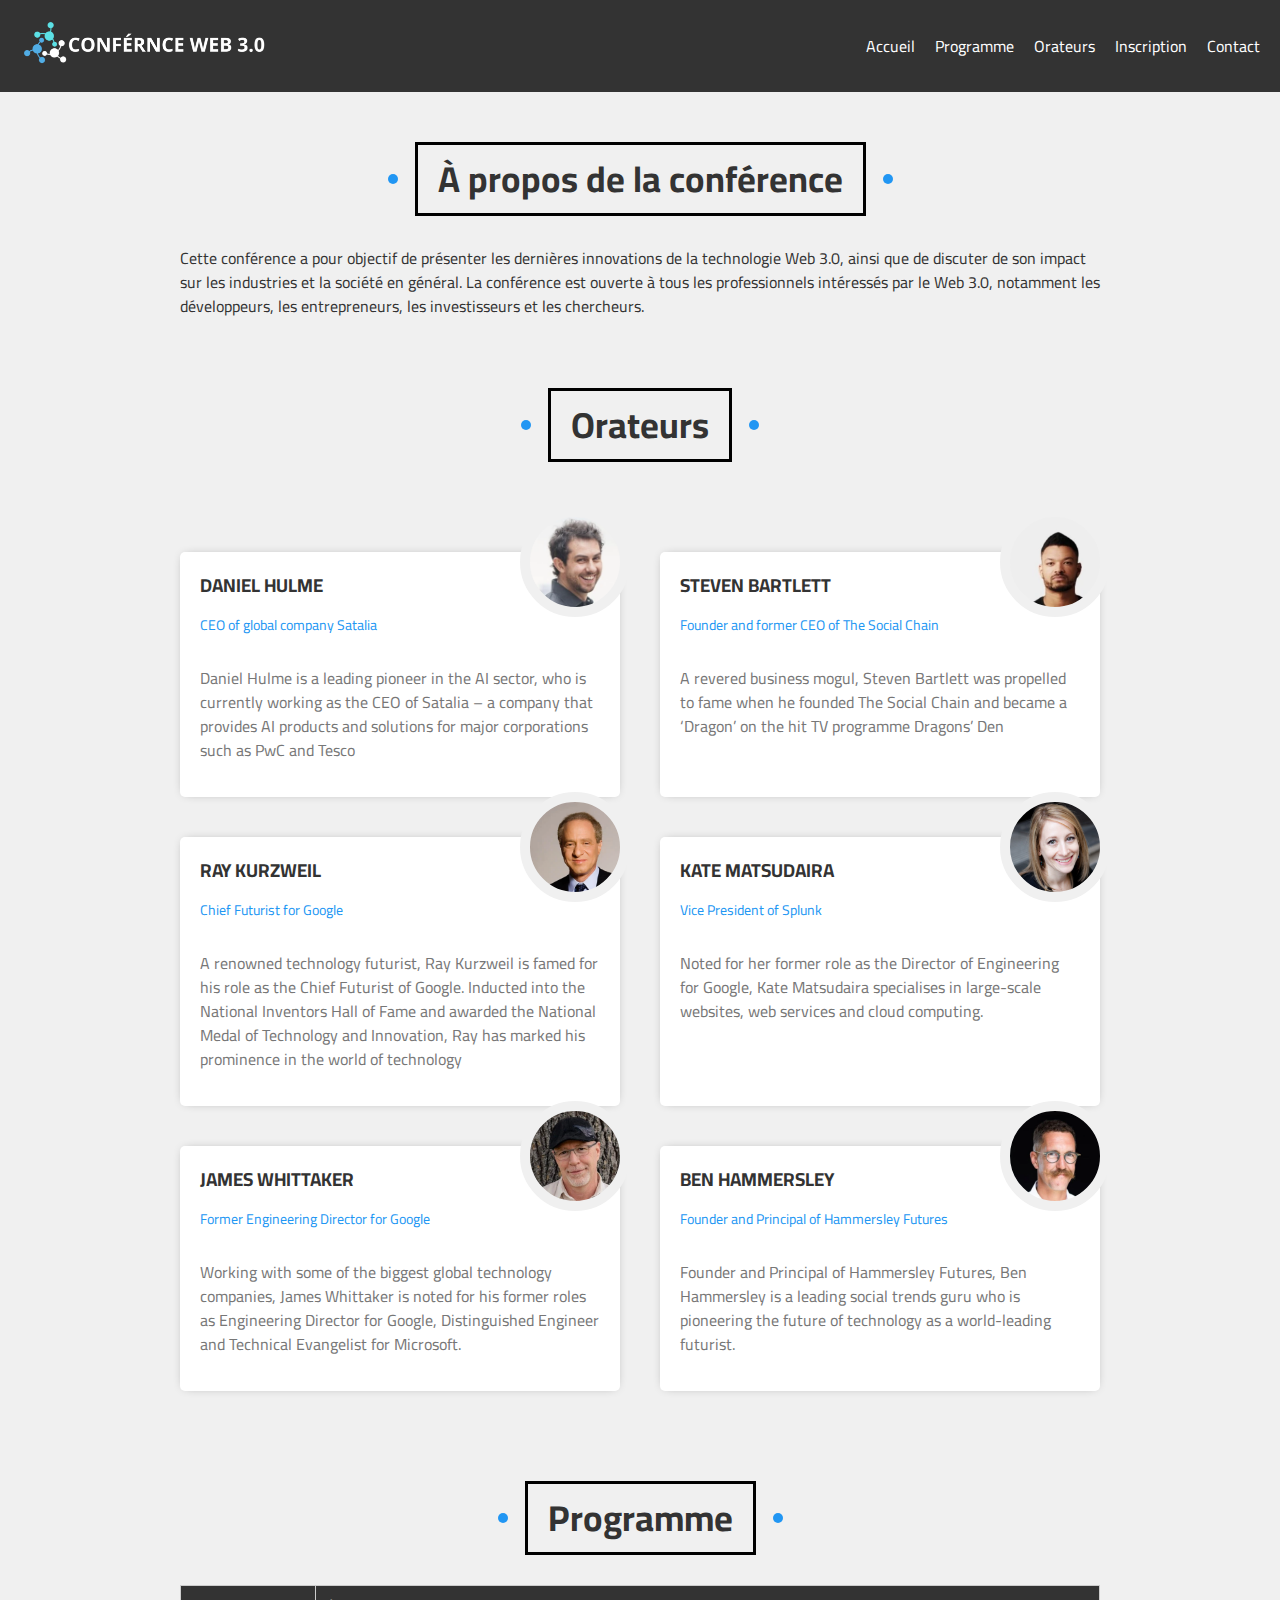
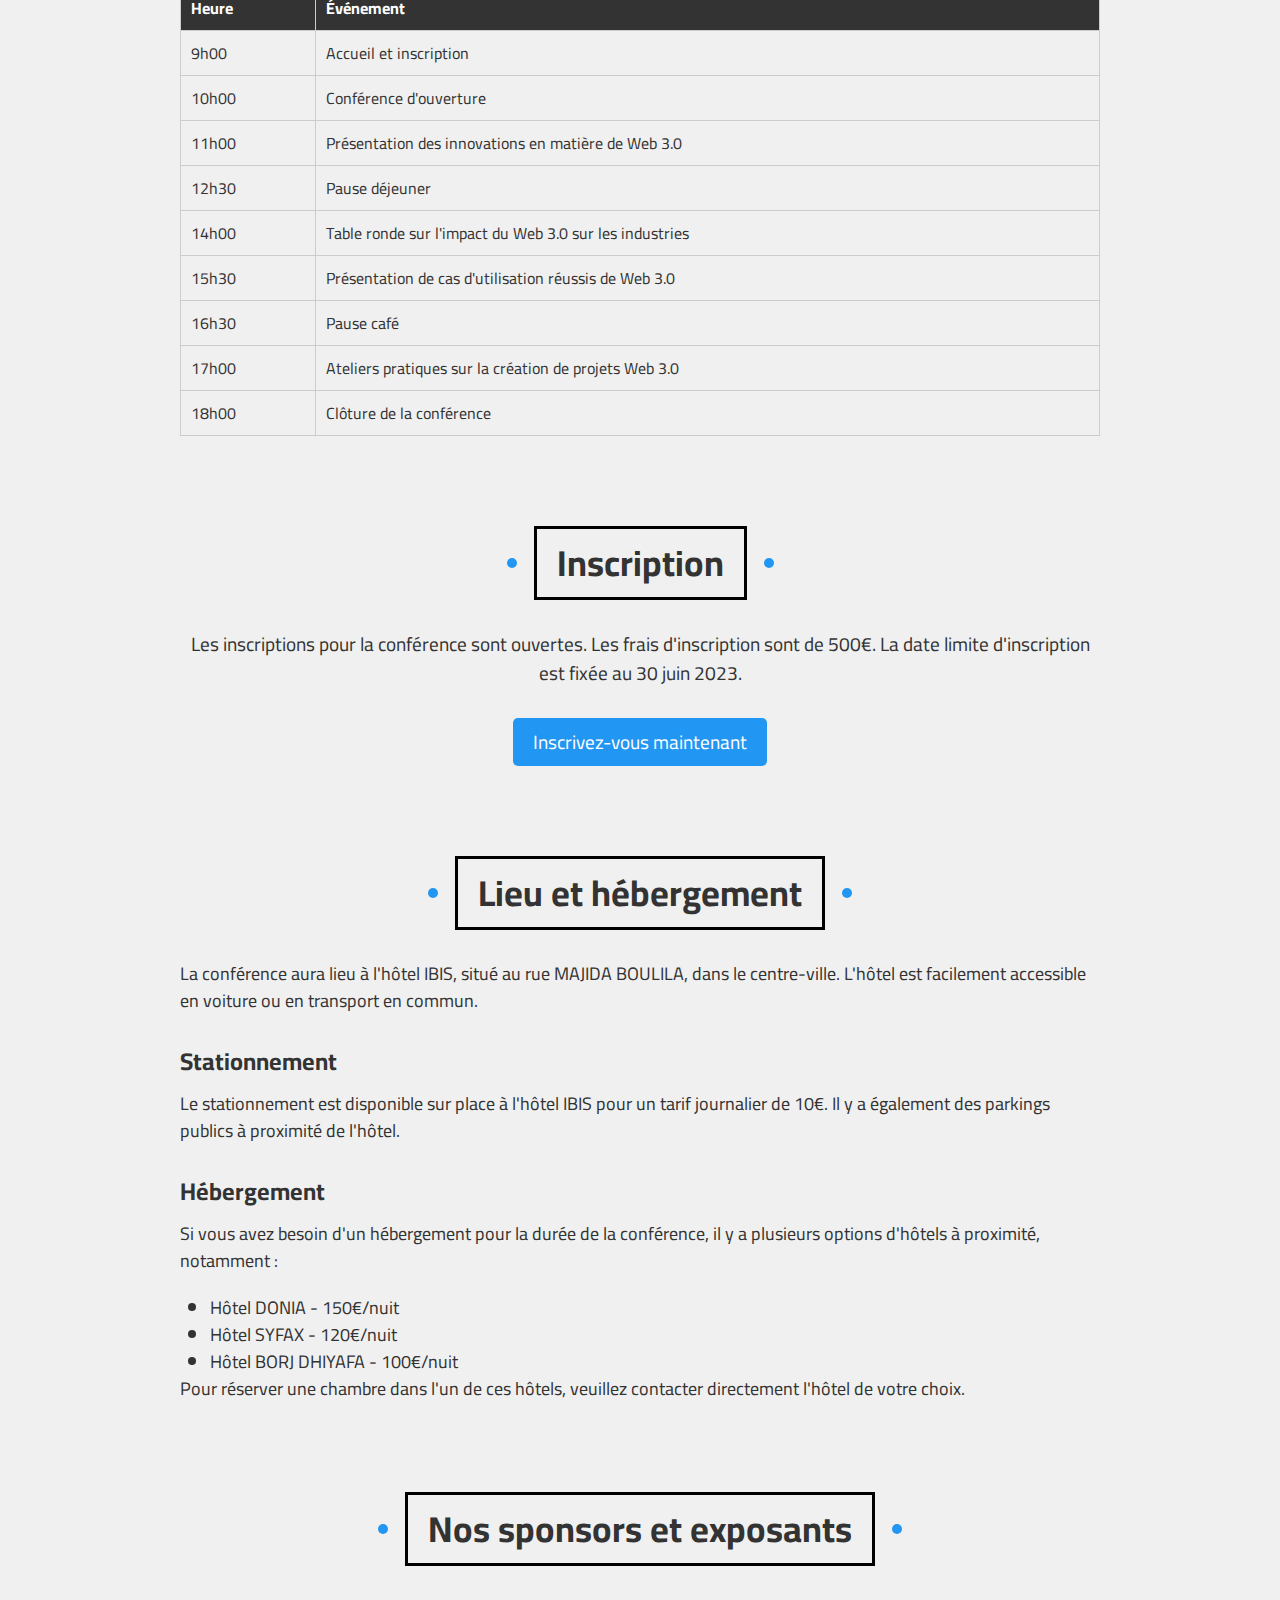
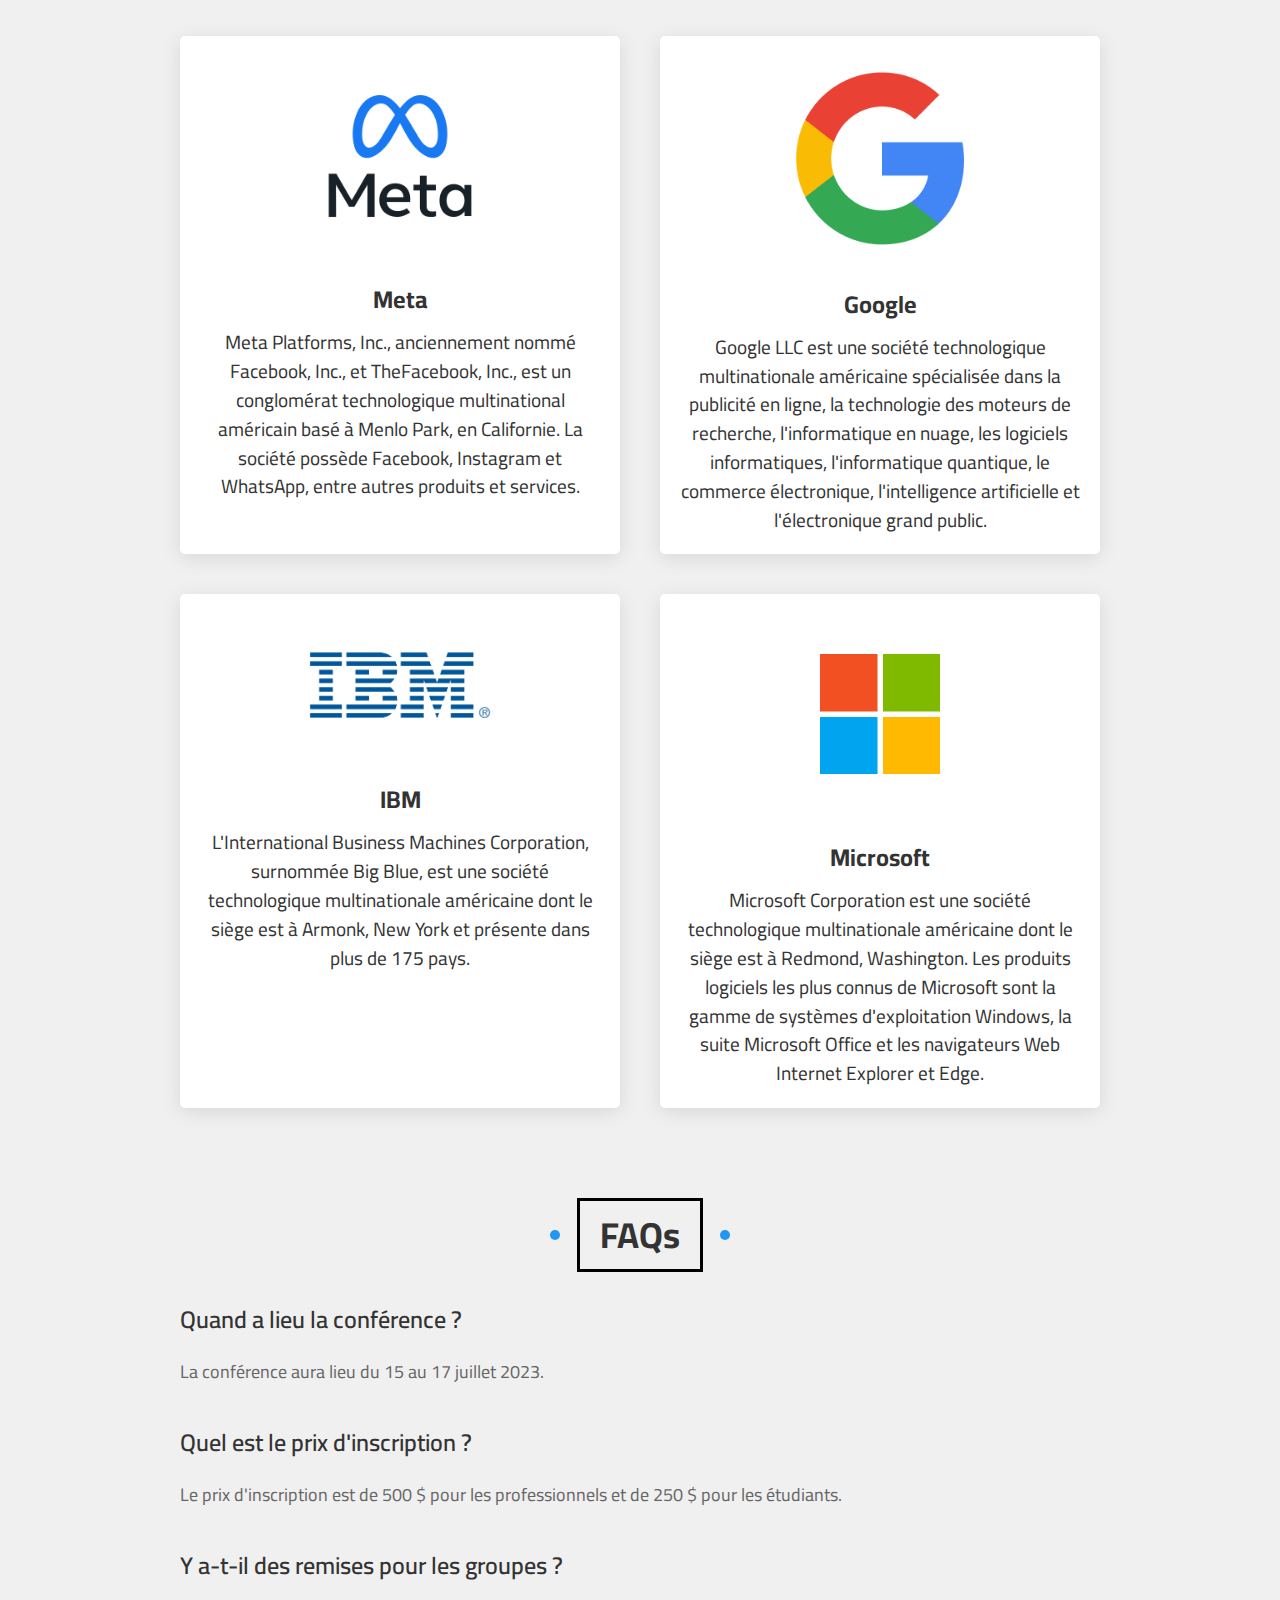
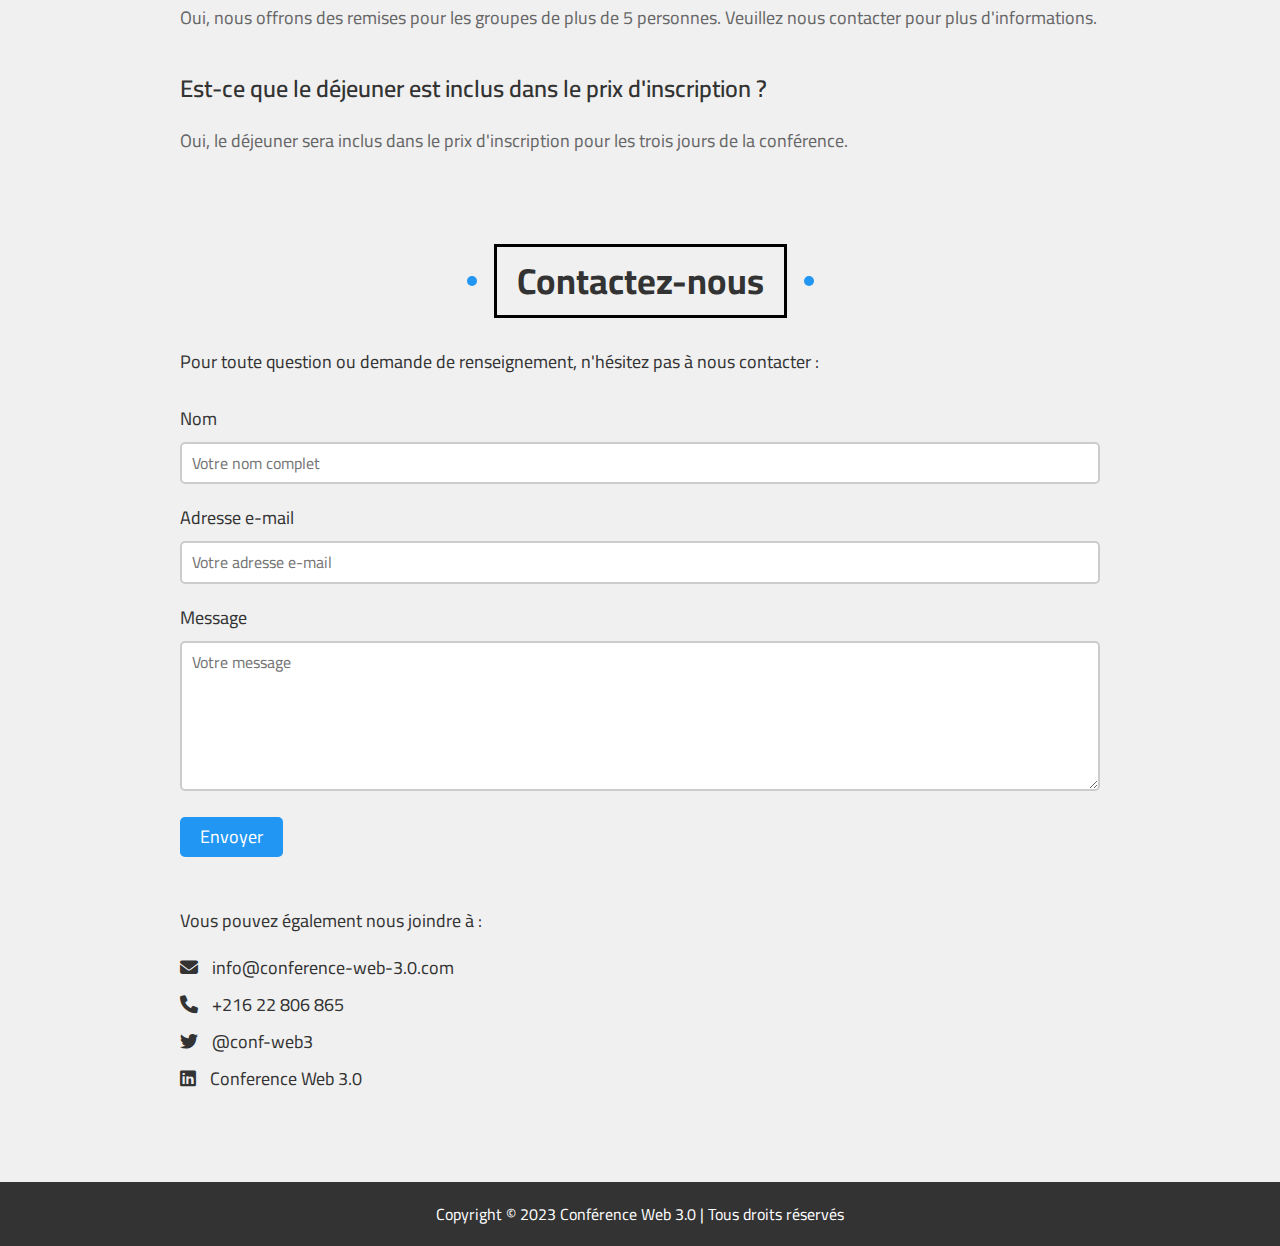
==== index.html @ 95742459 "first commit" ====
<!DOCTYPE html>
<html lang="fr">

<head>
   <meta charset="UTF-8">
   <meta name="viewport" content="width=device-width, initial-scale=1.0">
   <title>Conférence Web 3.0</title>
   <!-- render normally all elements  -->
   <link rel="stylesheet" href="css/normalize.css">
   <!-- font awesome library  -->
   <link rel="stylesheet" href="css/all.min.css">
   <!-- google fonts  -->
   <link rel="preconnect" href="https://fonts.googleapis.com">
   <link rel="preconnect" href="https://fonts.gstatic.com" crossorigin>
   <link
      href="https://fonts.googleapis.com/css2?family=Cairo:wght@300;400;500;600;700;800&family=Open+Sans:wght@300;400;500;700;800&family=Work+Sans:wght@200;300;500;600;700;800&display=swap"
      rel="stylesheet">
   <!-- Main Css File   -->
   <link rel="stylesheet" href="css/styles.css">
</head>

<body>
   <header>
      <div class="header-container">
         <div class="logo">
            <img src="/assets/logo3.png" alt="Logo de la conférence Web 3.0">
         </div>
         <nav>
            <ul>
               <li><a href="#">Accueil</a></li>
               <li><a href="#programme">Programme</a></li>
               <li><a href="#orateurs">Orateurs</a></li>
               <li><a href="#inscription">Inscription</a></li>
               <li><a href="#contact">Contact</a></li>
            </ul>
         </nav>
      </div>
   </header>
   <main>

      <!-- About Section  -->

      <section class="about" id="about">
         <div class="special-heading">
            <h1>À propos de la conférence</h1>
         </div>
         <p>Cette conférence a pour objectif de présenter les dernières innovations de la technologie Web 3.0, ainsi
            que de discuter de son impact sur les industries et la société en général. La conférence est ouverte à
            tous les professionnels intéressés par le Web 3.0, notamment les développeurs, les entrepreneurs, les
            investisseurs et les chercheurs.</p>
      </section>

      <!-- Orateurs Section  -->

      <section class="speakers-container" id="orateurs">
         <div class="special-heading">
            <h1>Orateurs</h1>
         </div>
         <div class="speakers">
            <div class="speaker">
               <h3>DANIEL HULME</h3>
               <p>CEO of global company Satalia</p>
               <p>Daniel Hulme is a leading pioneer in the AI sector, who is currently working as the CEO of Satalia – a
                  company that provides AI products and solutions for major corporations such as PwC and Tesco</p>
            </div>
            <div class="speaker">
               <h3>STEVEN BARTLETT</h3>
               <p>Founder and former CEO of The Social Chain</p>
               <p>A revered business mogul, Steven Bartlett was propelled to fame when he founded The Social Chain and
                  became a ‘Dragon’ on the hit TV programme Dragons’ Den</p>
            </div>
            <div class="speaker">
               <h3>RAY KURZWEIL</h3>
               <p>Chief Futurist for Google</p>
               <p>A renowned technology futurist, Ray Kurzweil is famed for his role as the Chief Futurist of Google.
                  Inducted into the National Inventors Hall of Fame and awarded the National Medal of Technology and
                  Innovation, Ray has marked his prominence in the world of technology</p>
            </div>
            <div class="speaker">
               <h3>KATE MATSUDAIRA</h3>
               <p>Vice President of Splunk</p>
               <p>Noted for her former role as the Director of Engineering for Google, Kate Matsudaira specialises in
                  large-scale websites, web services and cloud computing.</p>
            </div>
            <div class="speaker">
               <h3>JAMES WHITTAKER</h3>
               <p>Former Engineering Director for Google</p>
               <p>Working with some of the biggest global technology companies, James Whittaker is noted for his former
                  roles as Engineering Director for Google, Distinguished Engineer and Technical Evangelist for
                  Microsoft.</p>
            </div>
            <div class="speaker">
               <h3>BEN HAMMERSLEY</h3>
               <p>Founder and Principal of Hammersley Futures</p>
               <p>Founder and Principal of Hammersley Futures, Ben Hammersley is a leading social trends guru who is
                  pioneering the future of technology as a world-leading futurist.</p>
            </div>
         </div>
      </section>

      <!-- Programme Section  -->

      <section class="schedule" id="programme">
         <div class="special-heading">
            <h1>Programme</h1>
         </div>
         <table>
            <thead>
               <tr>
                  <th>Heure</th>
                  <th>Événement</th>
               </tr>
            </thead>
            <tbody>
               <tr>
                  <td>9h00</td>
                  <td>Accueil et inscription</td>
               </tr>
               <tr>
                  <td>10h00</td>
                  <td>Conférence d'ouverture</td>
               </tr>
               <tr>
                  <td>11h00</td>
                  <td>Présentation des innovations en matière de Web 3.0</td>
               </tr>
               <tr>
                  <td>12h30</td>
                  <td>Pause déjeuner</td>
               </tr>
               <tr>
                  <td>14h00</td>
                  <td>Table ronde sur l'impact du Web 3.0 sur les industries</td>
               </tr>
               <tr>
                  <td>15h30</td>
                  <td>Présentation de cas d'utilisation réussis de Web 3.0</td>
               </tr>
               <tr>
                  <td>16h30</td>
                  <td>Pause café</td>
               </tr>
               <tr>
                  <td>17h00</td>
                  <td>Ateliers pratiques sur la création de projets Web 3.0</td>
               </tr>
               <tr>
                  <td>18h00</td>
                  <td>Clôture de la conférence</td>
               </tr>
            </tbody>
         </table>
      </section>

      <!-- Inscription Section  -->

      <section class="inscription" id="inscription">
         <div class="special-heading">
            <h1>Inscription</h1>
         </div>
         <p>Les inscriptions pour la conférence sont ouvertes. Les frais d'inscription sont de 500€. La date limite
            d'inscription est fixée au 30 juin 2023.</p>
         <a href="/inscription.html" class="btn-inscription">Inscrivez-vous maintenant</a>
      </section>

      <!-- Lieu Section  -->

      <section class="location" id="location">
         <div class="special-heading">
            <h1>Lieu et hébergement</h1>
         </div>
         <p>La conférence aura lieu à l'hôtel IBIS, situé au rue MAJIDA BOULILA, dans le centre-ville.
            L'hôtel est
            facilement accessible en voiture ou en transport en commun.</p>
         <h3>Stationnement</h3>
         <p>Le stationnement est disponible sur place à l'hôtel IBIS pour un tarif journalier de 10€. Il y a également
            des
            parkings publics à proximité de l'hôtel.</p>
         <h3>Hébergement</h3>
         <p>Si vous avez besoin d'un hébergement pour la durée de la conférence, il y a plusieurs options d'hôtels à
            proximité, notamment :</p>
         <ul>
            <li>Hôtel DONIA - 150€/nuit</li>
            <li>Hôtel SYFAX - 120€/nuit</li>
            <li>Hôtel BORJ DHIYAFA - 100€/nuit</li>
         </ul>
         <p>Pour réserver une chambre dans l'un de ces hôtels, veuillez contacter directement l'hôtel de votre choix.
         </p>
      </section>

      <!-- Sponsors Section  -->

      <section class="sponsors" id="sponsors">
         <div class="special-heading">
            <h1>Nos sponsors et exposants</h1>
         </div>
         <div class="sponsor-grid">
            <div class="sponsor">
               <img src="assets/sponsor1.webp" alt="Logo du sponsor 1">
               <h3>Meta</h3>
               <p>Meta Platforms, Inc., anciennement nommé Facebook, Inc., et TheFacebook, Inc., est un conglomérat
                  technologique multinational américain basé à Menlo Park, en Californie. La société possède Facebook,
                  Instagram et WhatsApp, entre autres produits et services.</p>
            </div>
            <div class="sponsor">
               <img src="assets/sponsor2.png" alt="Logo du sponsor 2">
               <h3>Google</h3>
               <p>Google LLC est une société technologique multinationale américaine spécialisée dans la publicité en
                  ligne, la technologie des moteurs de recherche, l'informatique en nuage, les logiciels informatiques,
                  l'informatique quantique, le commerce électronique, l'intelligence artificielle et l'électronique
                  grand public.</p>
            </div>
            <div class="sponsor">
               <img src="assets/sponsor3.jpg" alt="Logo de l'exposant 1">
               <h3>IBM</h3>
               <p>L'International Business Machines Corporation, surnommée Big Blue, est une société technologique
                  multinationale américaine dont le siège est à Armonk, New York et présente dans plus de 175 pays.</p>
            </div>
            <div class="sponsor">
               <img src="assets/sponsor4.png" alt="Logo de l'exposant 2">
               <h3>Microsoft</h3>
               <p>Microsoft Corporation est une société technologique multinationale américaine dont le siège est à
                  Redmond, Washington. Les produits logiciels les plus connus de Microsoft sont la gamme de systèmes
                  d'exploitation Windows, la suite Microsoft Office et les navigateurs Web Internet Explorer et Edge.
               </p>
            </div>
         </div>
      </section>

      <!-- FAQs section  -->

      <section class="faq-section" id="faqs">
         <div class="container">
            <div class="special-heading">
               <h1>FAQs</h1>
            </div>
            <div class="faq-item">
               <h3 class="faq-question">Quand a lieu la conférence ?</h3>
               <p class="faq-answer">La conférence aura lieu du 15 au 17 juillet 2023.</p>
            </div>
            <div class="faq-item">
               <h3 class="faq-question">Quel est le prix d'inscription ?</h3>
               <p class="faq-answer">Le prix d'inscription est de 500 $ pour les professionnels et de 250 $ pour les
                  étudiants.</p>
            </div>
            <div class="faq-item">
               <h3 class="faq-question">Y a-t-il des remises pour les groupes ?</h3>
               <p class="faq-answer">Oui, nous offrons des remises pour les groupes de plus de 5 personnes. Veuillez
                  nous contacter pour plus d'informations.</p>
            </div>
            <div class="faq-item">
               <h3 class="faq-question">Est-ce que le déjeuner est inclus dans le prix d'inscription ?</h3>
               <p class="faq-answer">Oui, le déjeuner sera inclus dans le prix d'inscription pour les trois jours de la
                  conférence.</p>
            </div>
         </div>
      </section>



      <!-- Contactez Nous Section  -->

      <section class="contact" id="contact">
         <div class="special-heading">
            <h1>Contactez-nous</h1>
         </div>
         <p>Pour toute question ou demande de renseignement, n'hésitez pas à nous contacter :</p>
         <form>
            <label for="name">Nom</label>
            <input type="text" id="name" name="name" placeholder="Votre nom complet">
            <label for="email">Adresse e-mail</label>
            <input type="email" id="email" name="email" placeholder="Votre adresse e-mail">
            <label for="message">Message</label>
            <textarea id="message" name="message" placeholder="Votre message"></textarea>
            <button type="submit">Envoyer</button>
         </form>
         <div class="contact-info">
            <p>Vous pouvez également nous joindre à :</p>
            <ul>
               <li><i class="fas fa-envelope"></i> info@conference-web-3.0.com</li>
               <li><i class="fas fa-phone"></i> +216 22 806 865</li>
               <li><a href="https://www.linkedin.com/in/cheher-kallebi/"><i class="fab fa-twitter"></i> @conf-web3</a>
               </li>
               <li><a href="https://www.linkedin.com/in/cheher-kallebi/"><i class="fab fa-linkedin"></i> Conference Web
                     3.0</a></li>
            </ul>
         </div>
      </section>


   </main>

   <!-- Footer  -->

   <footer>
      <div class="footer-container">
         <p>Copyright © 2023
            <a href="#">Conférence Web 3.0</a> | Tous droits réservés
         </p>
      </div>
   </footer>
</body>

</html>
---- css/styles.css ----
/* Start Global styles */

* {
   box-sizing: border-box;
   margin: 0;
   padding: 0;
}

html {
   scroll-behavior: smooth;
}

body {
   font-family: "Cairo", sans-serif;
   font-size: 16px;
   line-height: 1.5;
   background-color: #f0f0f0;
   color: #333;
}

a {
   text-decoration: none;
   color: #333;
   transition: 0.5s;
}

ul {
   list-style: none;
}

/* Section header  */

.special-heading {
   text-align: center;
   padding: 40px 0;
}

.special-heading h1 {
   display: inline;
   padding: 0 20px;
   border: 3px solid black;
   position: relative;
   z-index: 5;
   font-size: 36px;
}

@media (max-width: 400px) {
   .special-heading h1 {
      font-size: 24px;
   }
}

.special-heading h1:hover {
   animation: headingAnimation 0.5s;
   animation-fill-mode: forwards;
   animation-delay: 0.3s;
}

@keyframes headingAnimation {
   100% {
      border-color: transparent;
      color: white;
   }
}

.special-heading h1::before,
.special-heading h1::after {
   position: absolute;
   content: "";
   width: 10px;
   height: 10px;
   border-radius: 50%;
   background-color: #2196f3;
   top: 50%;
   transform: translateY(-50%);
   transition: 0.5s;
}

.special-heading h1::before {
   left: -30px;
}

.special-heading h1::after {
   right: -30px;
}

@media (max-width: 400px) {
   .special-heading h1::before {
      left: -20px;
   }

   .special-heading h1::after {
      right: -20px;
   }
}

.special-heading h1:hover::before,
.special-heading h1:hover::after {
   top: 0;
   width: 51%;
   height: 100%;
   transform: translateY(0);
   border-radius: 0;
   z-index: -1;
}

.special-heading h1:hover::before {
   left: 0;
}

.special-heading h1:hover::after {
   right: 0;
}

/* End Global Styles */

/* Header styles */

header {
   background-color: #333;
   color: #fff;
   padding: 0 20px;
}

header nav li:hover a {
   color: #2196f3;
}

header .logo {
   width: 250px;
}

header .logo img {
   width: 100%;
}

.header-container {
   display: flex;
   justify-content: space-between;
   align-items: center;
}

nav ul {
   display: flex;
}

nav li {
   margin-left: 20px;
}

nav a {
   color: #fff;
}

/* Main styles */

main {
   max-width: 960px;
   margin: 0 auto;
   padding: 20px;
}

.about {
   margin-bottom: 40px;
}

.about h2 {
   margin-bottom: 20px;
}

/* start speakers */

.speakers {
   margin-top: 60px;
   display: grid;
   grid-template-columns: repeat(auto-fill, minmax(300px, 1fr));
   gap: 40px;
}

.speakers .speaker {
   background-color: white;
   box-shadow: 0px 0px 10px -5px gray;
   padding: 20px;
   border-radius: 5px;
   position: relative;
   transition: 0.5s;
   cursor: pointer;
}

.speakers .speaker:hover {
   transform: scale(1.05);
}

.speakers .speaker p:first-of-type {
   color: #2196f3;
   font-size: 14px;
}

.speakers .speaker p {
   color: #777;
   height: 1.7;
   padding: 15px 0;
}

.speakers .speaker::after {
   content: "";
   width: 90px;
   height: 90px;
   border-radius: 50%;
   background-size: cover;
   position: absolute;
   top: -45px;
   right: -10px;
   border: 10px solid #f0f0f0;
}

.speakers .speaker:nth-child(1)::after {
   background-image: url(../assets/avatar-01.PNG);
}

.speakers .speaker:nth-child(2)::after {
   background-image: url(../assets/avatar-02.PNG);
}

.speakers .speaker:nth-child(3)::after {
   background-image: url(../assets/avatar-03.PNG);
}

.speakers .speaker:nth-child(4)::after {
   background-image: url(../assets/avatar-04.PNG);
}

.speakers .speaker:nth-child(5)::after {
   background-image: url(../assets/avatar-05.PNG);
}

.speakers .speaker:nth-child(6)::after {
   background-image: url(../assets/avatar-06.PNG);
}

/* end speakers */

/* Start Programme  */

.schedule {
   margin-top: 60px;
}

.schedule table {
   width: 100%;
   border-collapse: collapse;
}

.schedule th,
.schedule td {
   padding: 10px;
   border: 1px solid #ccc;
   text-align: left;
}

.schedule th {
   background-color: #333;
   color: #fff;
}

/* End Programme  */

/* Start Inscription  */
.inscription {
   background-color: #f0f0f0;
   margin-top: 60px;
   text-align: center;
}

.inscription p {
   font-size: 1.2em;
   margin-bottom: 30px;
}

.btn-inscription {
   display: inline-block;
   padding: 10px 20px;
   border-radius: 5px;
   background-color: #2196f3;
   color: #fff;
   font-size: 1.2em;
   text-decoration: none;
   transition: 0.3s;

}

.btn-inscription:hover {
   background-color: #333;
}

/* End Inscription  */

/* Start Lieu  */

.location {
   margin-top: 60px;
}

.location h2 {
   font-size: 32px;
   font-weight: bold;
   margin-bottom: 20px;
}

.location h3 {
   font-size: 24px;
   font-weight: bold;
   margin-top: 30px;
   margin-bottom: 10px;
}

.location p {
   font-size: 18px;
   line-height: 1.5;
   margin-bottom: 20px;
}

.location ul {
   list-style: disc;
   margin-left: 30px;
}

.location li {
   font-size: 18px;
   line-height: 1.5;
}

/* End Lien  */

/* Start Sponsors  */

.sponsors {
   margin-top: 60px;
   background-color: #f0f0f0;
   text-align: center;
}

.sponsor-grid {
   margin: 40px 0;
   display: grid;
   grid-template-columns: repeat(auto-fill, minmax(300px, 1fr));
   gap: 40px;
   justify-items: center;
}

.sponsor {
   background-color: #fff;
   box-shadow: 0px 4px 20px rgba(0, 0, 0, 0.1);
   border-radius: 5px;
   padding: 20px;
   text-align: center;
   transition: all 0.3s ease-in-out;
}

.sponsor:hover {
   transform: scale(1.05);
}

.sponsor img {
   width: 200px;
   height: 200px;
   height: auto;
   margin-bottom: 20px;
}

.sponsor h3 {
   font-size: 1.5rem;
   margin-bottom: 10px;
}

.sponsor p {
   font-size: 1.2rem;
}

/* End Sponsors  */

/* Start FAQs  */

.faq-section {
   background-color: #f0f0f0;
   margin-top: 60px;
}


.faq-item {
   margin-bottom: 40px;
}

.faq-question {
   font-size: 24px;
   font-weight: 600;
   margin-bottom: 20px;
   color: #333;
}

.faq-answer {
   font-size: 18px;
   line-height: 1.5;
   color: #666;
}



/* End FAQs  */

/* Start Contact Us  */

.contact {
   background-color: #f0f0f0;
   margin-top: 60px;
}

.contact p {
   font-size: 18px;
   margin-bottom: 30px;
}

.contact form label {
   display: block;
   font-size: 18px;
   margin-bottom: 10px;
}

.contact form input[type="text"],
.contact form input[type="email"],
.contact form textarea {
   width: 100%;
   padding: 10px;
   margin-bottom: 20px;
   border: 2px solid #ccc;
   border-radius: 5px;
   font-size: 16px;
}

.contact form textarea {
   height: 150px;
}

.contact form button[type="submit"] {
   background-color: #2196f3;
   color: #fff;
   border: none;
   border-radius: 5px;
   padding: 10px 20px;
   font-size: 18px;
   cursor: pointer;
   transition: .3s;
}

.contact form button[type="submit"]:hover {
   background-color: #333;
}

.contact .contact-info {
   margin-top: 50px;
}

.contact .contact-info p {
   font-size: 18px;
   margin-bottom: 20px;
}

.contact .contact-info ul {
   list-style: none;
   margin: 0;
   padding: 0;
}

.contact .contact-info li {
   font-size: 18px;
   margin-bottom: 10px;
}

.contact .contact-info li i {
   margin-right: 10px;
}

.contact .contact-info li a {
   color: #333;
   text-decoration: none;
}

.contact .contact-info li a:hover {
   text-decoration: underline;
}



/* End Contact Us  */

/* Start Footer */

footer {
   margin-top: 60px;
   background-color: #333;
   color: #fff;
   padding: 20px 0;
}

.footer-container {
   max-width: 1200px;
   margin: 0 auto;
   text-align: center;
}

.footer-container a {
   color: #fff;
   text-decoration: none;
}

/* End Footer  */
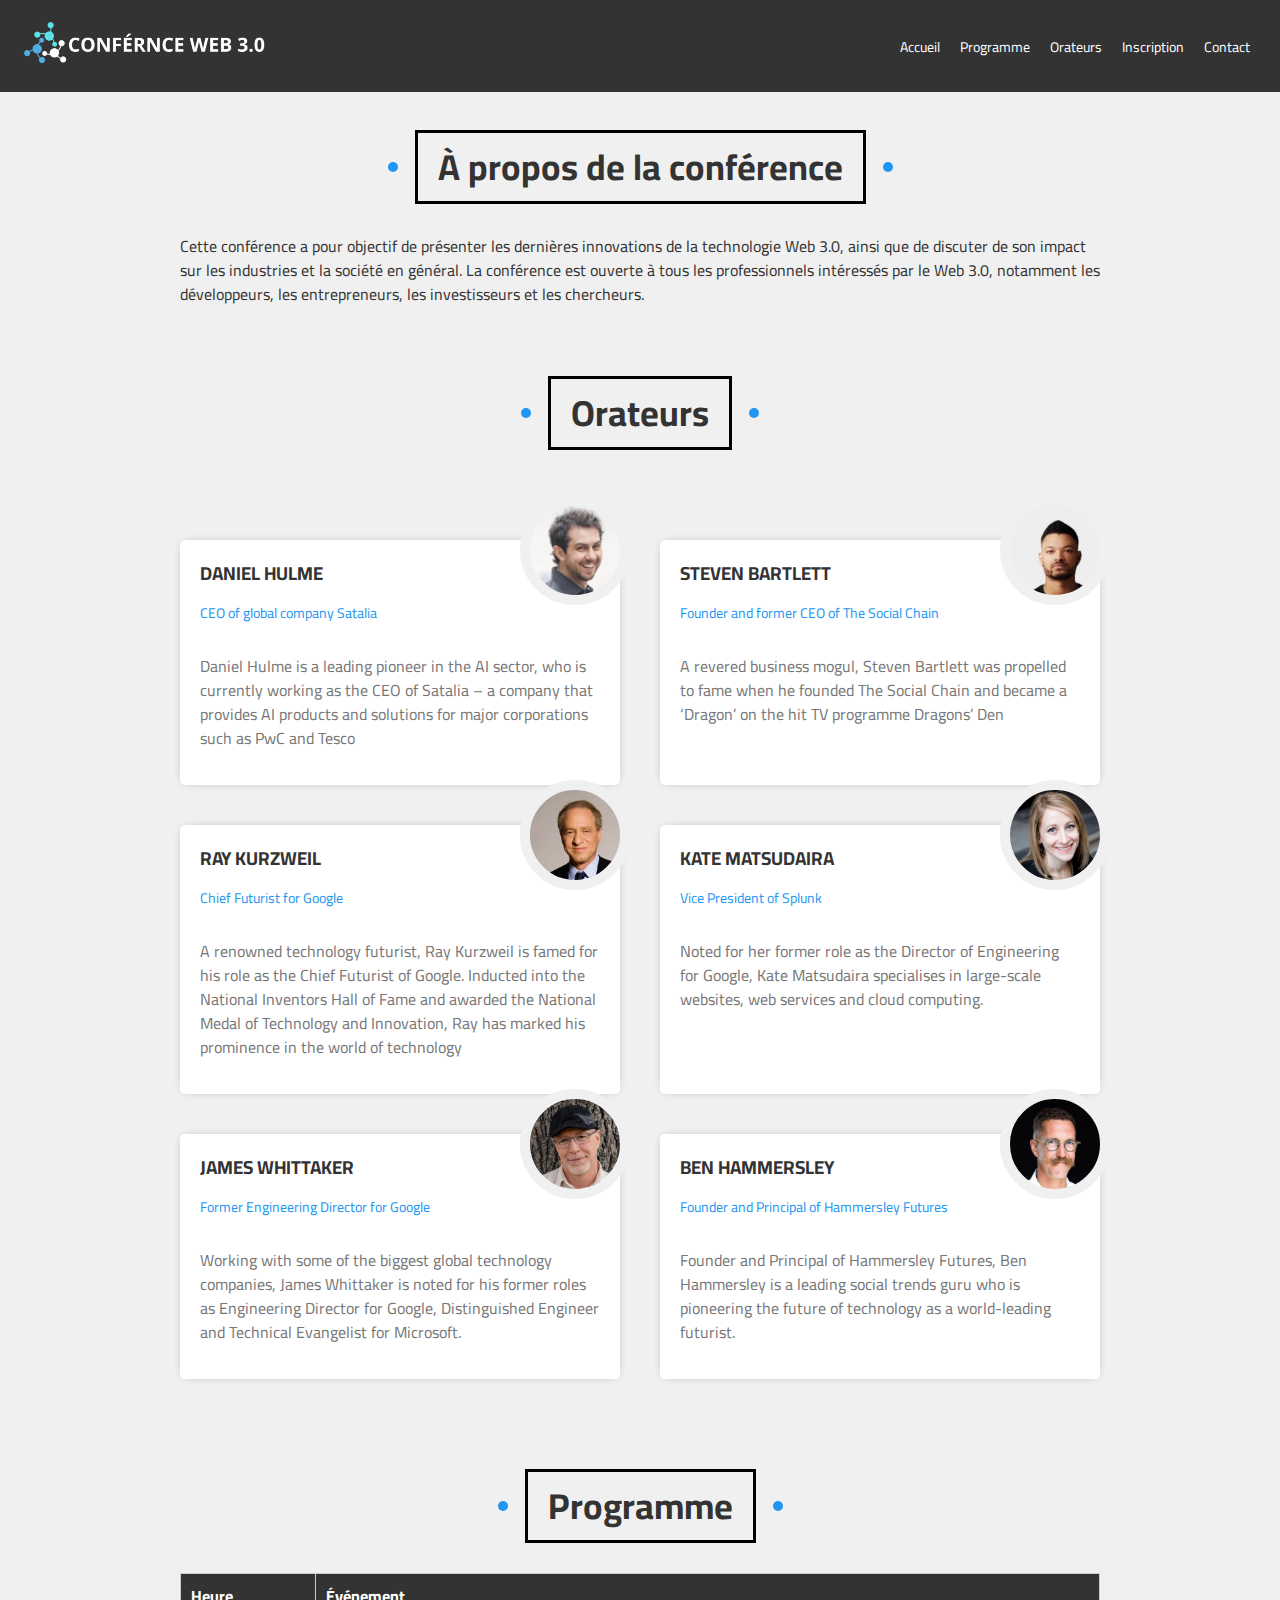
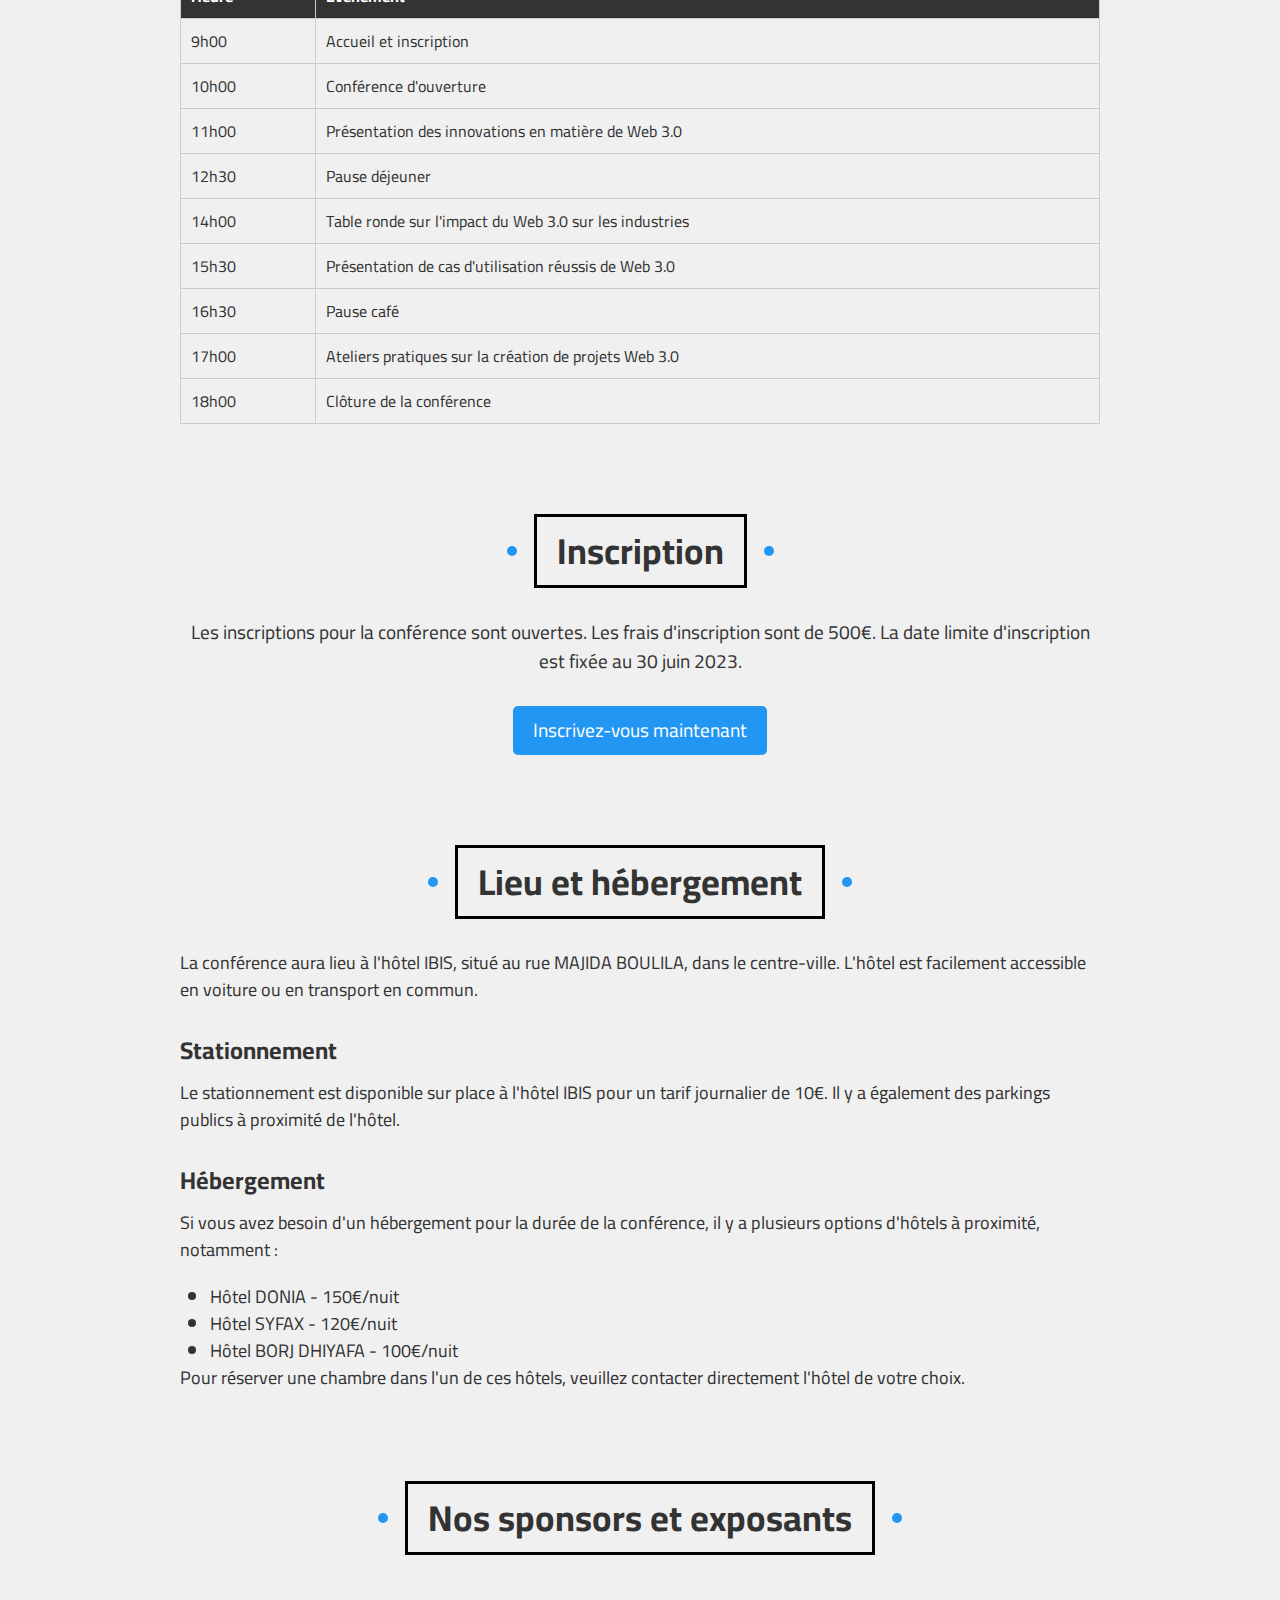
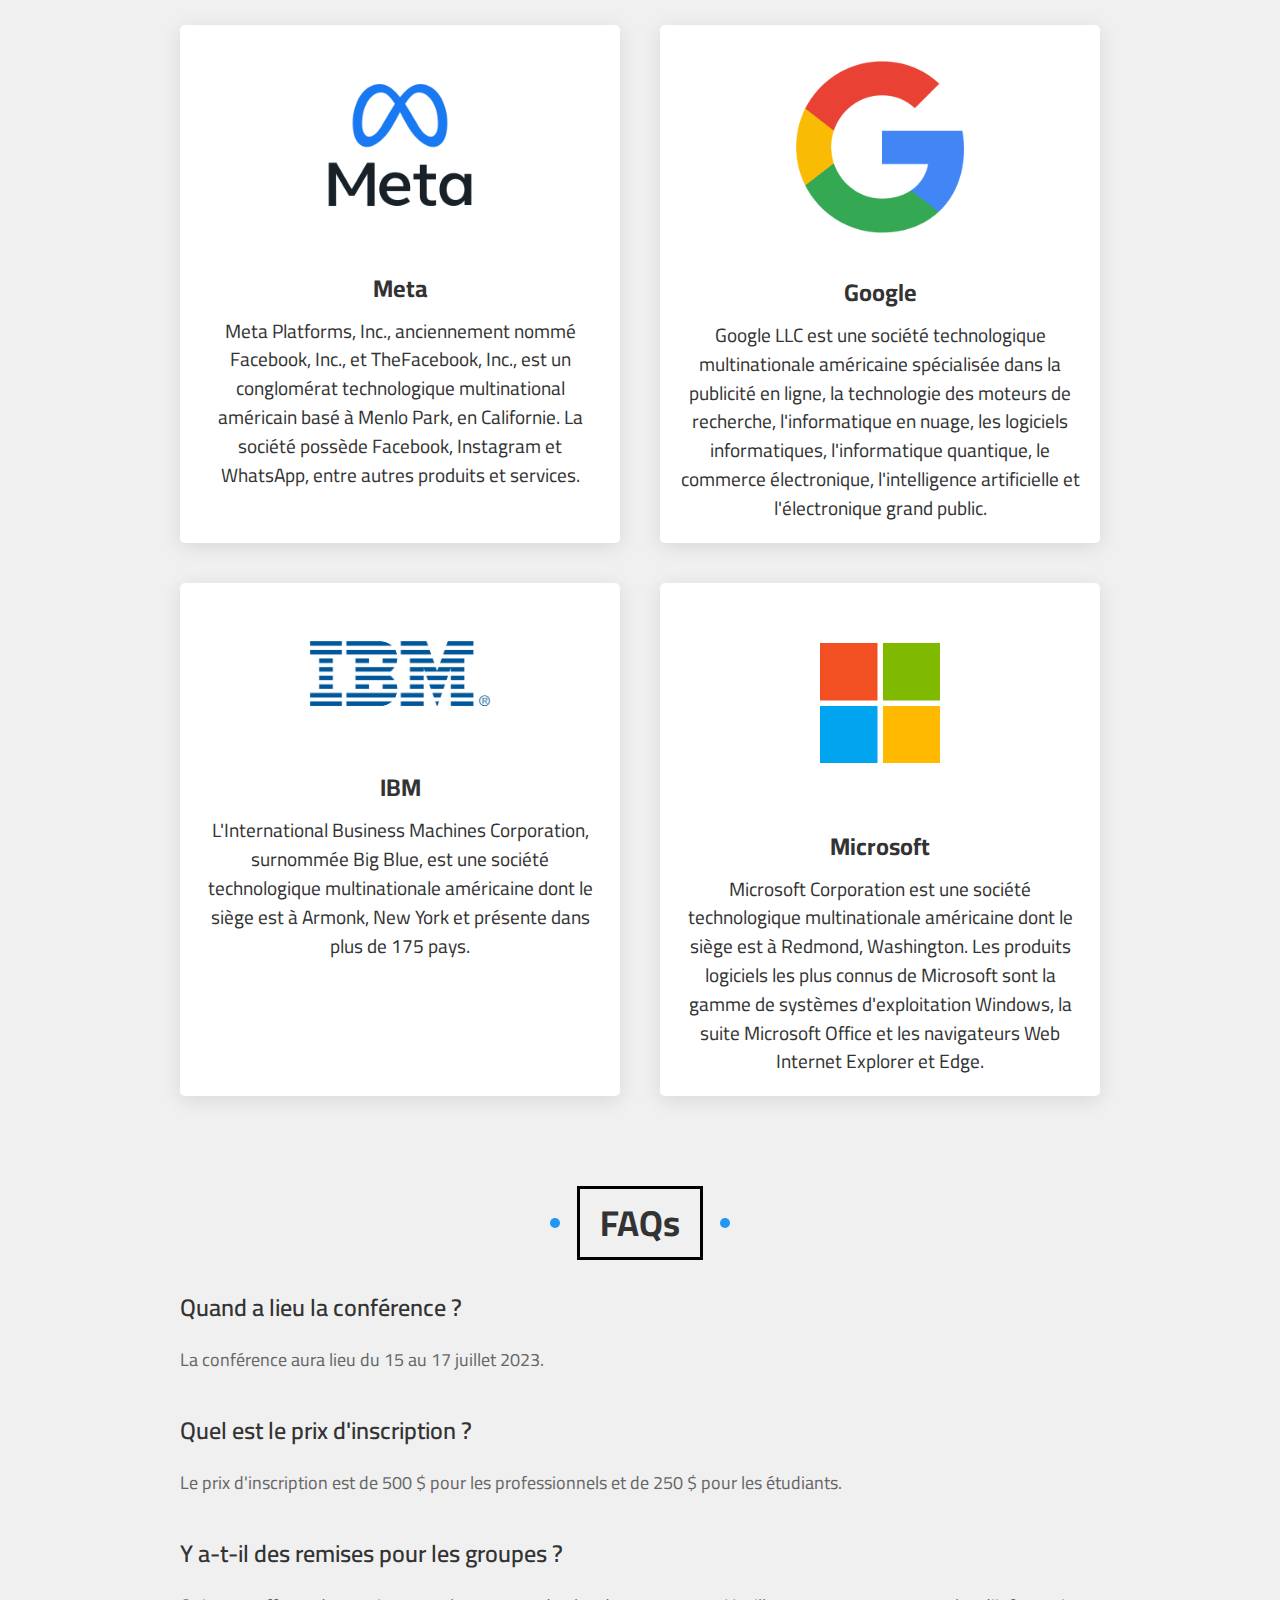
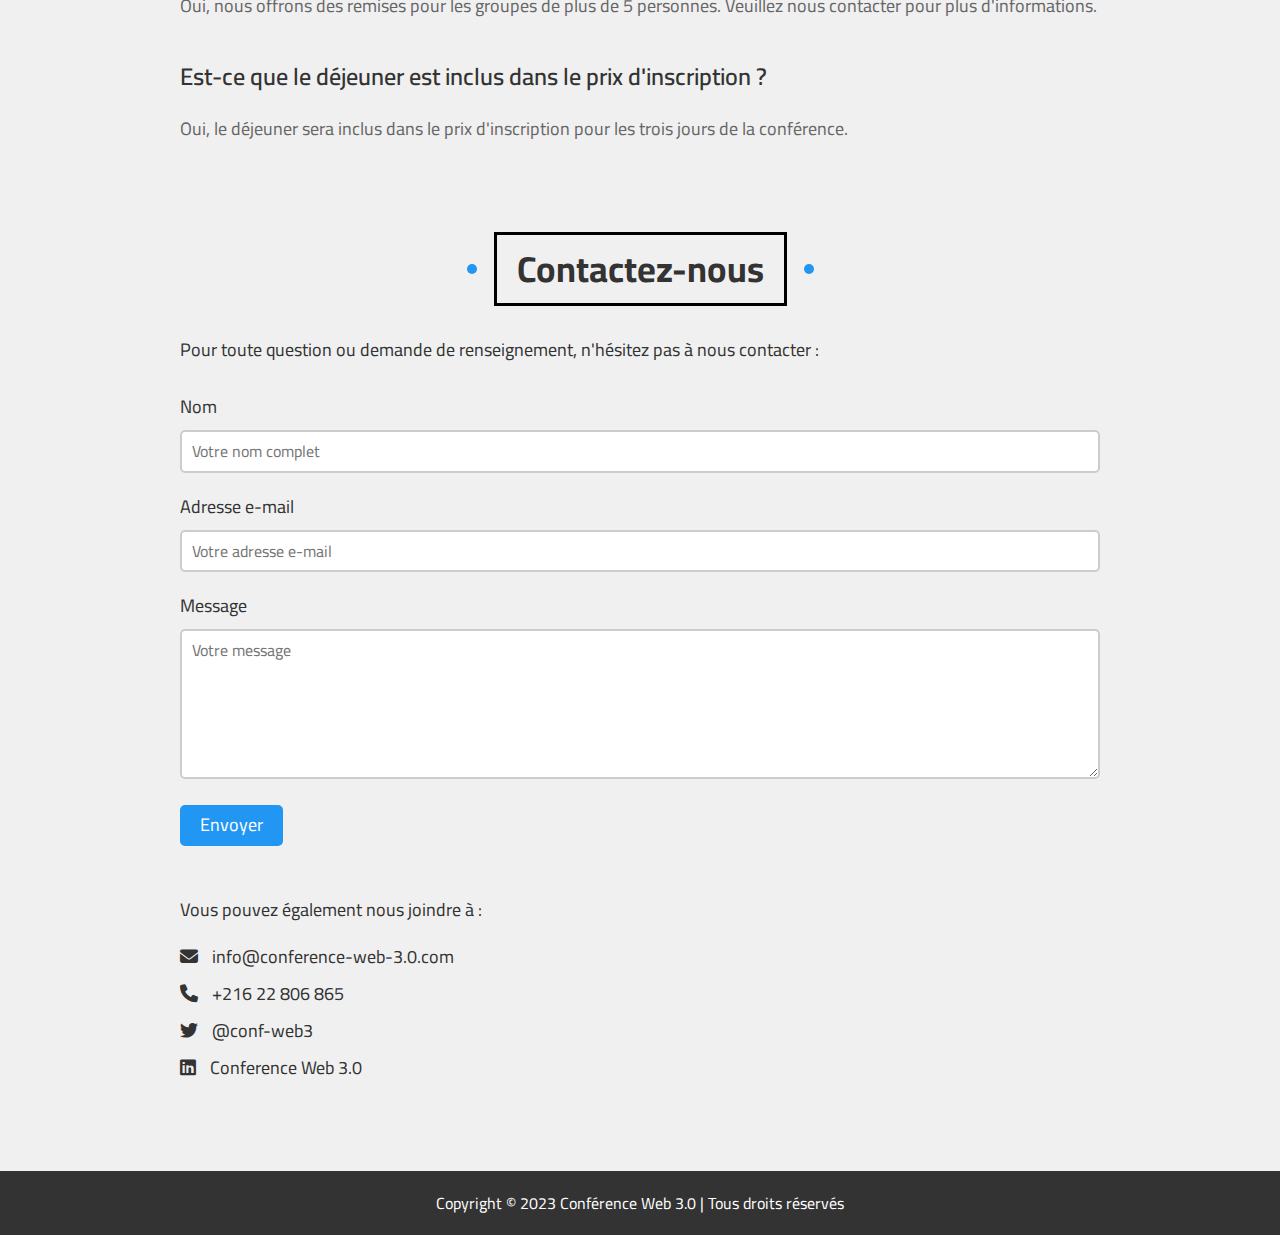
==== commit 0c48822d: "make header responsive" ====
--- a/index.html
+++ b/index.html
@@ -4,6 +4,7 @@
 <head>
    <meta charset="UTF-8">
    <meta name="viewport" content="width=device-width, initial-scale=1.0">
+   <link rel="shortcut icon" type="image/x-icon" href="assets/favicon.png" />
    <title>Conférence Web 3.0</title>
    <!-- render normally all elements  -->
    <link rel="stylesheet" href="css/normalize.css">
@@ -26,6 +27,7 @@
             <img src="/assets/logo3.png" alt="Logo de la conférence Web 3.0">
          </div>
          <nav>
+            <i class="fas fa-bars toggle-menu"></i>
             <ul>
                <li><a href="#">Accueil</a></li>
                <li><a href="#programme">Programme</a></li>
--- a/css/styles.css
+++ b/css/styles.css
@@ -117,13 +117,24 @@
 /* Header styles */
 
 header {
+   position: fixed;
+   width: 100%;
+   left: 0;
+   z-index: 9999;
    background-color: #333;
    color: #fff;
    padding: 0 20px;
 }
 
-header nav li:hover a {
-   color: #2196f3;
+header .toggle-menu {
+   color: white;
+   font-size: 22px;
+}
+@media (min-width: 767px) {
+   header .toggle-menu {
+      display: none;
+   }
+
 }
 
 header .logo {
@@ -139,17 +150,50 @@
    justify-content: space-between;
    align-items: center;
 }
-
-nav ul {
+header ul {
    display: flex;
-}
-
-nav li {
-   margin-left: 20px;
-}
-
-nav a {
-   color: #fff;
+   flex-wrap: wrap;
+}
+@media (max-width: 767px) {
+   header ul {
+      display: none;
+   }
+   header ul li {
+      margin: 10px 0;
+   }
+   header i:hover + ul {
+      display: flex;
+      flex-direction: column;
+      justify-content: space-between;
+      position: absolute;
+      top: 100%;
+      left: 15px;
+      background-color: rgba(0, 0, 0, 0.5);
+      width: calc(100% - 30px);
+   }
+   header li:first-of-type::after,
+   header ul i {
+      display: none;
+   }
+}
+header ul li {
+   padding: 0 10px;
+   position: relative;
+   z-index: 3;
+}
+header i {
+   padding-left: 10px;
+   color: white;
+   font-size: 20px;
+}
+header a {
+   text-decoration: none;
+   color: white;
+   font-size: 14px;
+   transition: .3s;
+}
+header li:hover a {
+   color: #2196f3;
 }
 
 /* Main styles */
@@ -158,6 +202,7 @@
    max-width: 960px;
    margin: 0 auto;
    padding: 20px;
+   padding-top: 100px;
 }
 
 .about {
